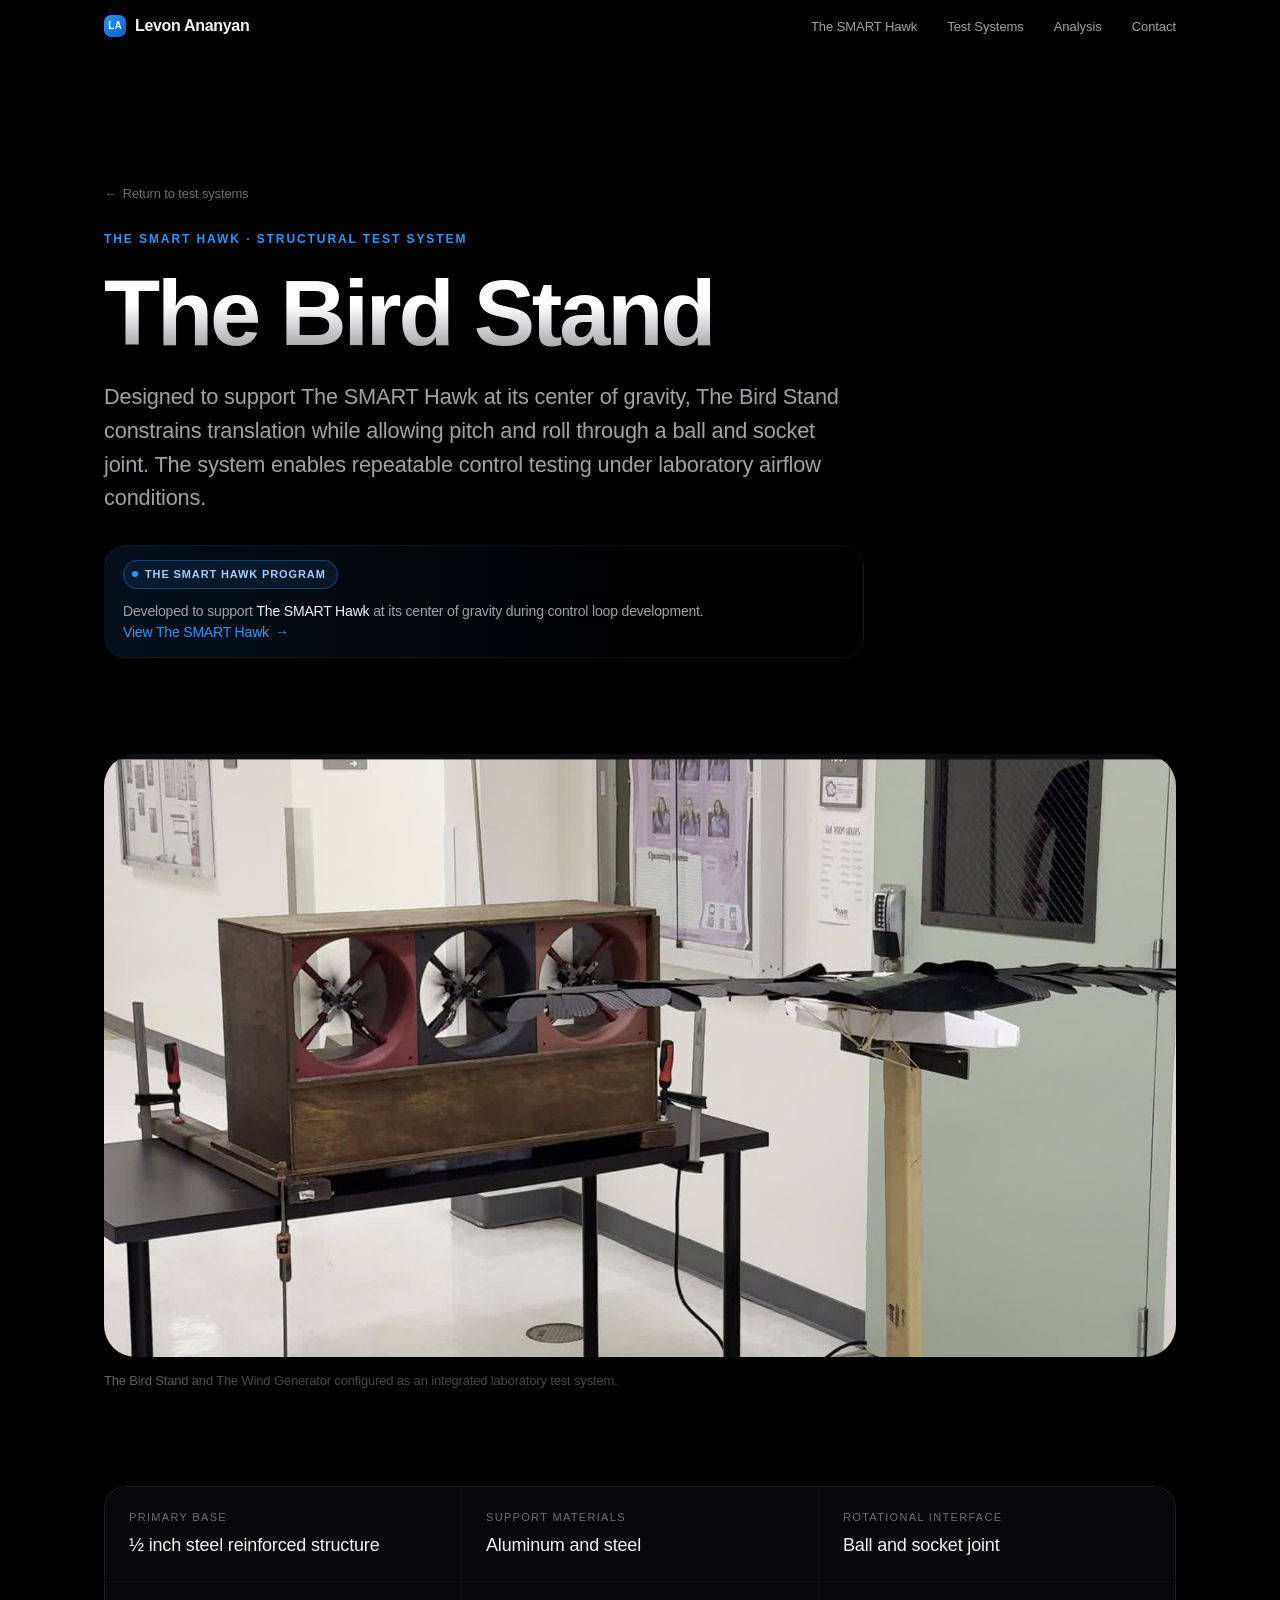
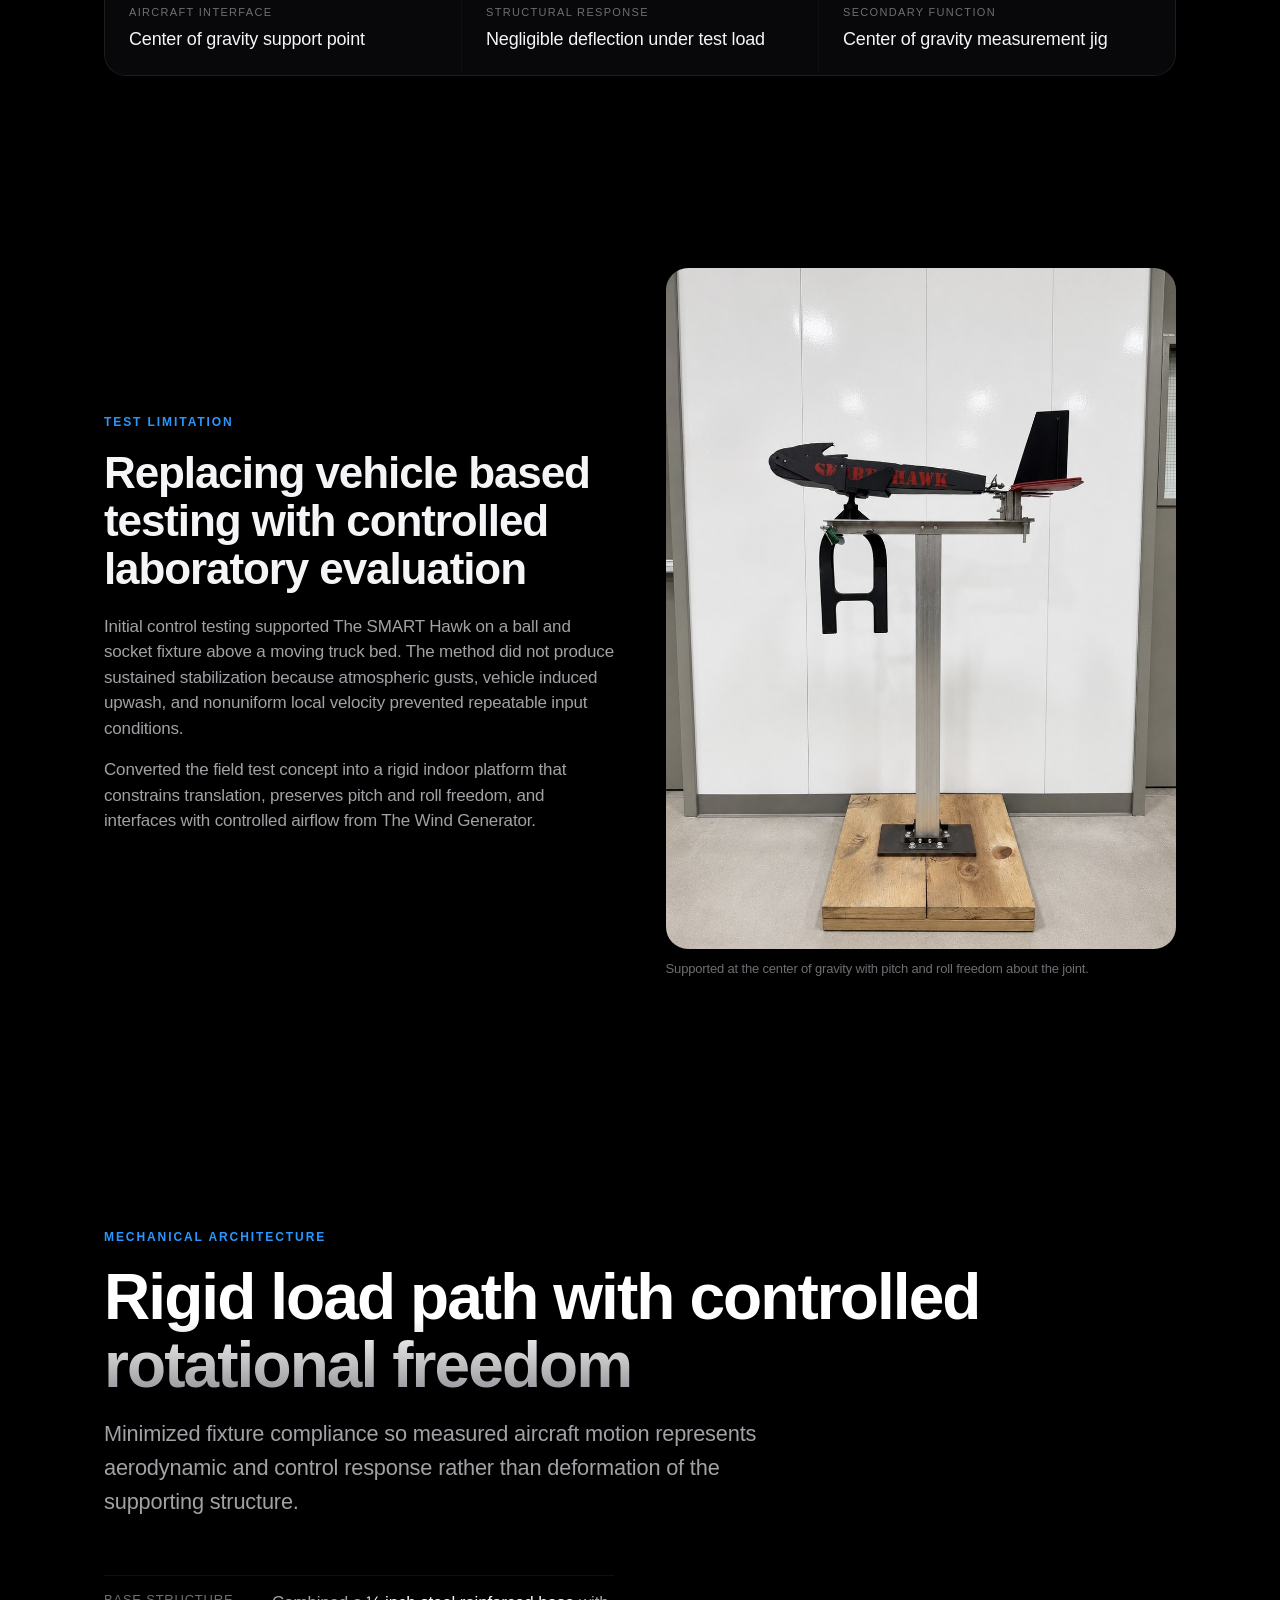
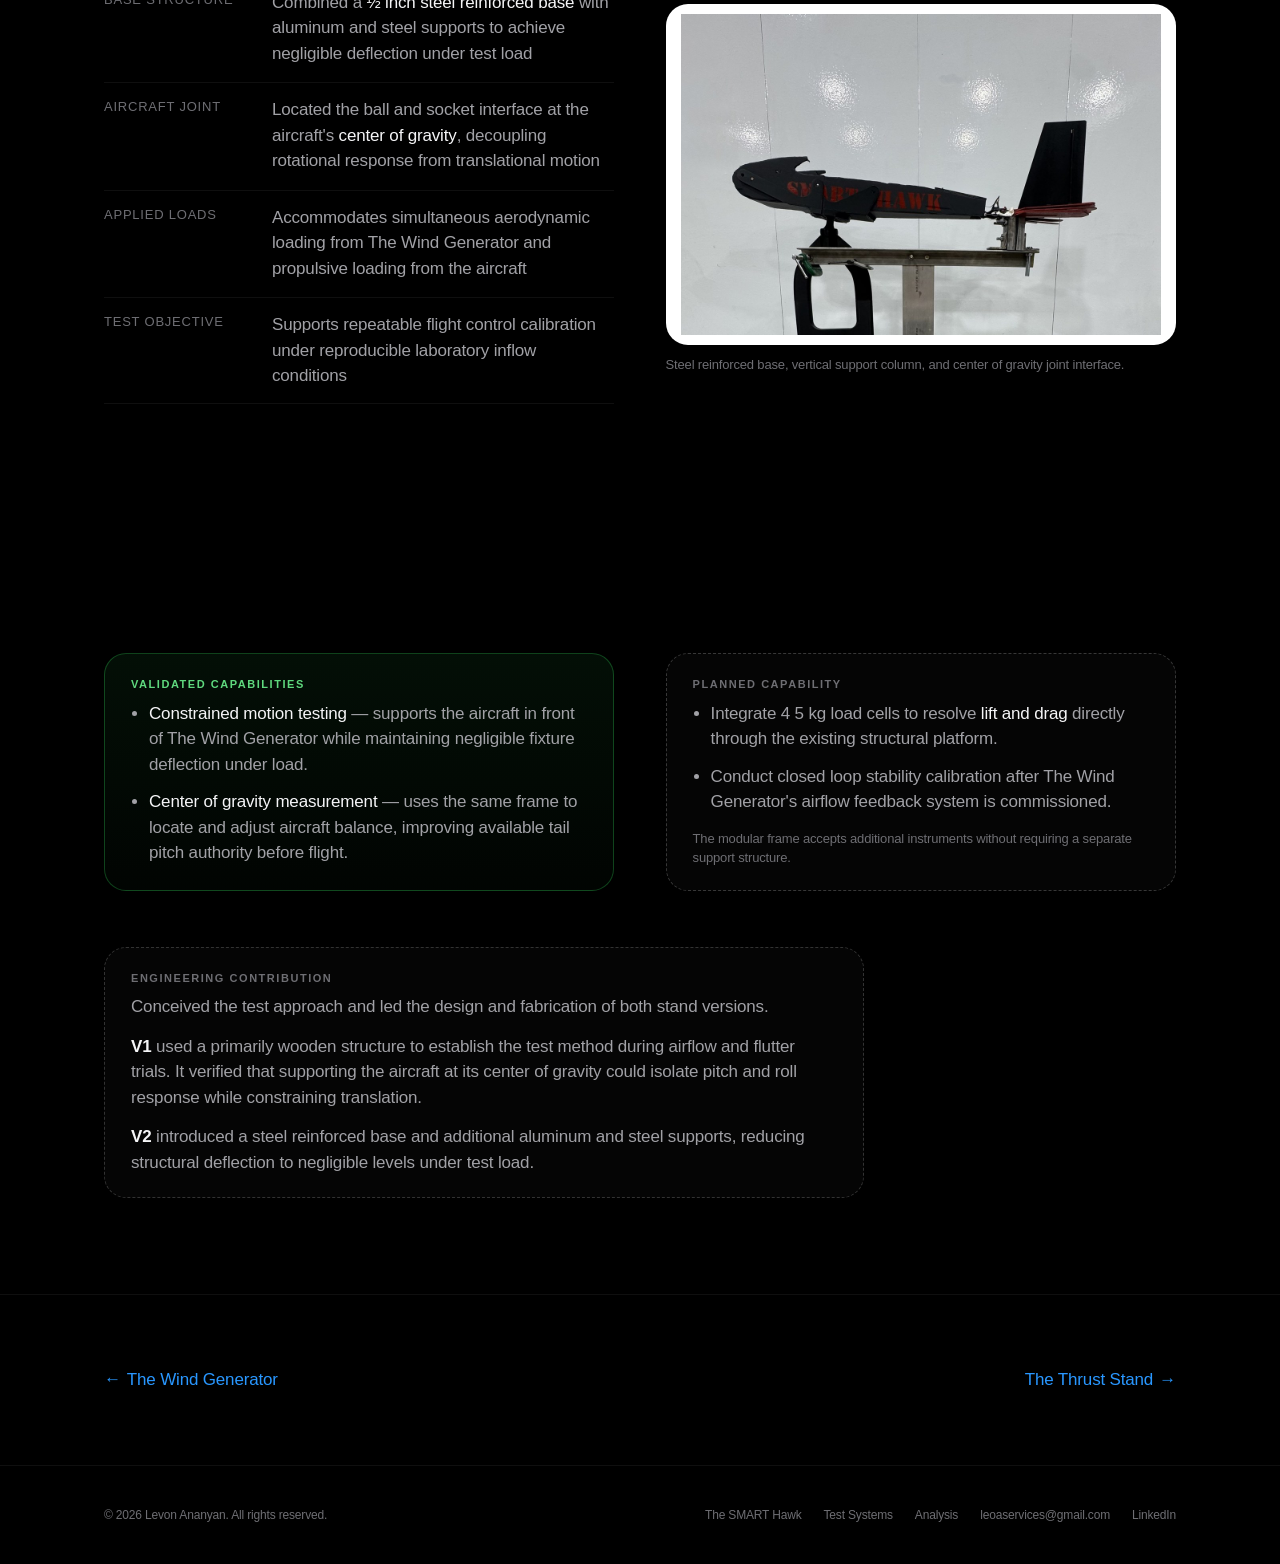
==== projects/bird-stand.html @ ef53c71c "Initial commit: mechanical engineering portfolio site Static site: landing page plus five project pa" ====
<!DOCTYPE html>
<html lang="en">
<head>
<meta charset="utf-8">
<meta name="viewport" content="width=device-width, initial-scale=1">
<title>The Bird Stand — Levon Ananyan</title>
<meta name="description" content="The Bird Stand constrains The SMART Hawk in translation while permitting pitch and roll for repeatable laboratory control system testing.">
<meta name="theme-color" content="#000000">
<link rel="stylesheet" href="../assets/css/style.css">
</head>
<body>
<div class="progress" aria-hidden="true"></div>

<header class="nav is-stuck">
  <div class="nav__inner">
    <a class="nav__brand" href="../index.html">
      <span class="nav__mark">LA</span>
      <span>Levon Ananyan</span>
    </a>
    <nav>
      <ul class="nav__links">
        <li><a href="../index.html#smarthawk">The SMART Hawk</a></li>
        <li><a href="../index.html#program">Test Systems</a></li>
        <li><a href="../index.html#independent">Analysis</a></li>
        <li><a href="../index.html#contact">Contact</a></li>
      </ul>
    </nav>
    <button class="nav__toggle" aria-label="Open navigation menu" aria-expanded="false"><span></span></button>
  </div>
</header>

<main>

<!-- ===================== PAGE HERO ===================== -->
<section class="page-hero">
  <div class="wrap">
    <a class="crumb" href="../index.html#program"><span aria-hidden="true">&larr;</span> Return to test systems</a>
    <p class="eyebrow" data-reveal>The SMART Hawk · Structural test system</p>
    <h1 class="display gradient-text" data-reveal style="--d:80ms">The Bird Stand</h1>
    <p class="lead" data-reveal style="--d:160ms;max-width:760px;margin:20px 0 30px">
      Designed to support The SMART Hawk at its center of gravity, The Bird Stand
      constrains translation while allowing pitch and roll through a ball and socket joint. The
      system enables repeatable control testing under laboratory airflow conditions.
    </p>

    <div class="lineage-bar" data-reveal style="--d:60ms;margin-bottom:26px;max-width:760px">
      <span class="chip chip--program"><span class="chip__dot"></span>The SMART Hawk program</span>
      <span>Developed to support <strong>The SMART Hawk</strong> at its center of gravity during control loop development. &nbsp;<a class="link" href="smarthawk.html" style="font-size:14px">View The SMART Hawk <span class="chev">&#8594;</span></a></span>
    </div>
  </div>
</section>

<!-- ===================== HERO IMAGE ===================== -->
<section class="section section--tight" style="padding-top:0">
  <div class="wrap">
    <figure class="media media--16x9" data-reveal="scale" data-label="The Bird Stand"
            style="border-radius:var(--radius-lg);box-shadow:0 60px 120px -60px #000">
      <img src="../assets/img/bird-stand/hero.jpg" alt="The Bird Stand positioned in front of The Wind Generator" data-parallax="0.08">
    </figure>
    <figcaption class="fig__cap" style="margin-top:14px;max-width:700px">
      The Bird Stand and The Wind Generator configured as an integrated laboratory test system.
    </figcaption>
  </div>
</section>

<!-- ===================== SPECS ===================== -->
<section class="section section--tight" style="padding-top:0">
  <div class="wrap">
    <div class="specs" data-reveal>
      <div class="spec"><div class="spec__k">Primary base</div><div class="spec__v">&frac12; inch steel reinforced structure</div></div>
      <div class="spec"><div class="spec__k">Support materials</div><div class="spec__v">Aluminum and steel</div></div>
      <div class="spec"><div class="spec__k">Rotational interface</div><div class="spec__v">Ball and socket joint</div></div>
      <div class="spec"><div class="spec__k">Aircraft interface</div><div class="spec__v">Center of gravity support point</div></div>
      <div class="spec"><div class="spec__k">Structural response</div><div class="spec__v">Negligible deflection under test load</div></div>
      <div class="spec"><div class="spec__k">Secondary function</div><div class="spec__v">Center of gravity measurement jig</div></div>
    </div>
  </div>
</section>

<!-- ===================== WHY ===================== -->
<section class="section section--tight">
  <div class="wrap">
    <div class="duo">
      <div data-reveal>
        <p class="eyebrow">Test limitation</p>
        <h2 class="h2" style="margin-bottom:20px">Replacing vehicle based testing with controlled laboratory evaluation</h2>
        <p class="body" style="margin-bottom:16px">
          Initial control testing supported The SMART Hawk on a ball and socket fixture above a moving
          truck bed. The method did not produce sustained stabilization because atmospheric gusts,
          vehicle induced upwash, and nonuniform local velocity prevented repeatable input conditions.
        </p>
        <p class="body">
          Converted the field test concept into a rigid indoor platform that constrains translation,
          preserves pitch and roll freedom, and interfaces with controlled airflow from The Wind Generator.
        </p>
      </div>
      <figure class="fig" data-reveal="scale" style="--d:120ms">
        <div class="media media--3x4" data-label="The SMART Hawk mounted on The Bird Stand" style="aspect-ratio:3/4">
          <img src="../assets/img/bird-stand/stand-mounted.jpg" alt="The SMART Hawk fuselage and tail mounted on The Bird Stand">
        </div>
        <figcaption class="fig__cap">Supported at the center of gravity with pitch and roll freedom about the joint.</figcaption>
      </figure>
    </div>
  </div>
</section>

<!-- ===================== HOW IT WORKS ===================== -->
<section class="section" id="design">
  <div class="wrap">
    <p class="eyebrow" data-reveal>Mechanical architecture</p>
    <h2 class="h1 gradient-text" data-reveal style="margin-bottom:18px">Rigid load path with controlled rotational freedom</h2>
    <p class="lead" data-reveal style="max-width:700px;margin-bottom:clamp(36px,5vw,56px)">
      Minimized fixture compliance so measured aircraft motion represents aerodynamic and control
      response rather than deformation of the supporting structure.
    </p>

    <div class="duo">
      <div class="dl" data-reveal>
        <div class="dl__row"><div class="dl__k">Base structure</div><div class="dl__v">Combined a <strong>&frac12; inch steel reinforced base</strong> with aluminum and steel supports to achieve negligible deflection under test load</div></div>
        <div class="dl__row"><div class="dl__k">Aircraft joint</div><div class="dl__v">Located the ball and socket interface at the aircraft's <strong>center of gravity</strong>, decoupling rotational response from translational motion</div></div>
        <div class="dl__row"><div class="dl__k">Applied loads</div><div class="dl__v">Accommodates simultaneous aerodynamic loading from The Wind Generator and propulsive loading from the aircraft</div></div>
        <div class="dl__row"><div class="dl__k">Test objective</div><div class="dl__v">Supports repeatable flight control calibration under reproducible laboratory inflow conditions</div></div>
      </div>
      <figure class="fig" data-reveal="scale" style="--d:120ms">
        <div class="media media--3x2 media--contain media--paper" data-label="The Bird Stand structure">
          <img src="../assets/img/bird-stand/stand-studio.jpg" alt="The Bird Stand with The SMART Hawk mounted">
        </div>
        <figcaption class="fig__cap">Steel reinforced base, vertical support column, and center of gravity joint interface.</figcaption>
      </figure>
    </div>
  </div>
</section>

<!-- ===================== PLATFORM ===================== -->
<section class="section section--tight" id="platform">
  <div class="wrap">
    <div class="duo" style="align-items:stretch">
      <div class="callout callout--proven" data-reveal>
        <div class="callout__k">Validated capabilities</div>
        <ul>
          <li><strong>Constrained motion testing</strong> &mdash; supports the aircraft in front of The Wind Generator while maintaining negligible fixture deflection under load.</li>
          <li><strong>Center of gravity measurement</strong> &mdash; uses the same frame to locate and adjust aircraft balance, improving available tail pitch authority before flight.</li>
        </ul>
      </div>
      <div class="callout callout--open" data-reveal style="--d:120ms">
        <div class="callout__k">Planned capability</div>
        <ul>
          <li>Integrate 4 5&nbsp;kg load cells to resolve <strong>lift and drag</strong> directly through the existing structural platform.</li>
          <li>Conduct closed loop stability calibration after The Wind Generator's airflow feedback system is commissioned.</li>
        </ul>
        <p class="callout__note">The modular frame accepts additional instruments without requiring a separate support structure.</p>
      </div>
    </div>

    <div class="callout" data-reveal style="margin-top:clamp(36px,5vw,56px);max-width:760px">
      <div class="callout__k">Engineering contribution</div>
      <p class="body" style="margin-bottom:14px">
        Conceived the test approach and led the design and fabrication of both stand versions.
      </p>
      <p class="body" style="margin-bottom:14px">
        <strong style="color:var(--text)">V1</strong> used a primarily wooden structure to establish
        the test method during airflow and flutter trials. It verified that supporting the aircraft
        at its center of gravity could isolate pitch and roll response while constraining translation.
      </p>
      <p class="body" style="margin:0">
        <strong style="color:var(--text)">V2</strong> introduced a steel reinforced base and additional
        aluminum and steel supports, reducing structural deflection to negligible levels under test load.
      </p>
    </div>
  </div>
</section>

<!-- ===================== PAGER ===================== -->
<section class="pager">
  <div class="wrap pager__row">
    <a class="link" href="wind-generator.html"><span class="chev" style="transform:rotate(180deg)">&#8594;</span> The Wind Generator</a>
    <a class="link" href="thrust-stand.html">The Thrust Stand <span class="chev">&#8594;</span></a>
  </div>
</section>

</main>

<footer class="footer">
  <div class="wrap footer__inner">
    <span>&copy; <span data-year></span> Levon Ananyan. All rights reserved.</span>
    <nav class="footer__links">
      <a href="../index.html#smarthawk">The SMART Hawk</a>
      <a href="../index.html#program">Test Systems</a>
      <a href="../index.html#independent">Analysis</a>
      <a href="mailto:leoaservices@gmail.com">leoaservices@gmail.com</a>
      <a href="https://www.linkedin.com/in/levon-ananyan-566929194/" target="_blank" rel="noopener">LinkedIn</a>
    </nav>
  </div>
</footer>

<script src="../assets/js/main.js"></script>
</body>
</html>
---- assets/css/style.css ----
/* ==========================================================================
   Levon Ananyan — Engineering Portfolio
   style.css  ·  dark, minimal, motion-forward
   ========================================================================== */

/* ---- Design tokens ------------------------------------------------------ */
:root{
  --bg:            #000000;
  --bg-elev:       #08080a;
  --bg-card:       #0f0f11;
  --bg-card-hi:    #16161a;
  --text:          #f5f5f7;
  --text-dim:      #a1a1a6;
  --text-mute:     #6e6e73;
  --accent:        #2997ff;
  --accent-2:      #5ac8fa;
  --line:          rgba(255,255,255,.10);
  --line-soft:     rgba(255,255,255,.06);

  --radius-sm: 14px;
  --radius:    22px;
  --radius-lg: 32px;

  --maxw:  1120px;
  --maxw-narrow: 780px;
  --nav-h: 52px;

  --ease:      cubic-bezier(.22,.61,.36,1);
  --ease-out:  cubic-bezier(.16,1,.30,1);

  --font: "SF Pro Display","SF Pro Text",-apple-system,BlinkMacSystemFont,"Segoe UI",Inter,Roboto,Helvetica,Arial,sans-serif;
  --mono: ui-monospace,SFMono-Regular,"SF Mono",Menlo,Consolas,monospace;
}

/* ---- Reset -------------------------------------------------------------- */
*,*::before,*::after{box-sizing:border-box;}
html{-webkit-text-size-adjust:100%;scroll-behavior:smooth;}
body{
  margin:0;
  background:var(--bg);
  color:var(--text);
  font-family:var(--font);
  font-size:17px;
  line-height:1.5;
  letter-spacing:-.01em;
  -webkit-font-smoothing:antialiased;
  -moz-osx-font-smoothing:grayscale;
  overflow-x:hidden;
}
img,svg,video{display:block;max-width:100%;}
a{color:inherit;text-decoration:none;}
button{font:inherit;color:inherit;background:none;border:0;cursor:pointer;}
h1,h2,h3,h4,p,figure{margin:0;}
::selection{background:var(--accent);color:#fff;}

/* Custom scrollbar (WebKit) */
::-webkit-scrollbar{width:11px;}
::-webkit-scrollbar-track{background:#000;}
::-webkit-scrollbar-thumb{background:#2a2a2e;border-radius:99px;border:3px solid #000;}
::-webkit-scrollbar-thumb:hover{background:#3d3d43;}

/* ---- Layout helpers ----------------------------------------------------- */
.wrap{width:100%;max-width:var(--maxw);margin-inline:auto;padding-inline:24px;}
.wrap--narrow{max-width:var(--maxw-narrow);}
.section{padding-block:clamp(88px,12vw,160px);position:relative;}
section[id]{scroll-margin-top:calc(var(--nav-h) + 24px);}
.section--tight{padding-block:clamp(56px,8vw,96px);}
.center{text-align:center;}

/* ---- Type scale --------------------------------------------------------- */
.eyebrow{
  font-size:12px;font-weight:600;letter-spacing:.16em;text-transform:uppercase;
  color:var(--accent);margin-bottom:18px;
}
.display{
  font-size:clamp(44px,7.4vw,92px);
  line-height:1.03;font-weight:700;letter-spacing:-.035em;
}
.h1{font-size:clamp(36px,5.4vw,64px);line-height:1.06;font-weight:700;letter-spacing:-.03em;}
.h2{font-size:clamp(28px,3.6vw,44px);line-height:1.1;font-weight:600;letter-spacing:-.025em;}
.h3{font-size:clamp(20px,2.2vw,26px);line-height:1.2;font-weight:600;letter-spacing:-.02em;}
.lead{font-size:clamp(18px,1.7vw,22px);line-height:1.55;color:var(--text-dim);font-weight:400;}
.body{color:var(--text-dim);}
.small{font-size:14px;color:var(--text-mute);}
.gradient-text{
  background:linear-gradient(180deg,#ffffff 0%,#ffffff 42%,#8e8e93 100%);
  -webkit-background-clip:text;background-clip:text;color:transparent;
}

/* ---- Link with arrow (Apple-style) -------------------------------------- */
.link{
  display:inline-flex;align-items:center;gap:6px;
  color:var(--accent);font-size:17px;font-weight:400;
  transition:opacity .3s var(--ease);
}
.link .chev{transition:transform .35s var(--ease-out);display:inline-block;}
.link:hover{text-decoration:underline;text-underline-offset:4px;}
.link:hover .chev{transform:translateX(4px);}

.btn{
  display:inline-flex;align-items:center;gap:8px;
  padding:12px 22px;border-radius:980px;
  background:var(--accent);color:#fff;font-size:16px;font-weight:500;
  transition:transform .3s var(--ease-out),background .3s var(--ease),box-shadow .3s var(--ease);
  box-shadow:0 8px 30px -12px rgba(41,151,255,.9);
}
.btn:hover{background:#1a86f0;transform:translateY(-2px);box-shadow:0 16px 40px -14px rgba(41,151,255,1);}
.btn--ghost{
  background:transparent;color:var(--text);border:1px solid var(--line);box-shadow:none;
}
.btn--ghost:hover{background:rgba(255,255,255,.07);border-color:rgba(255,255,255,.22);}

/* ---- Scroll progress bar ------------------------------------------------ */
.progress{
  position:fixed;top:0;left:0;height:2px;width:100%;transform-origin:0 50%;
  transform:scaleX(0);z-index:120;
  background:linear-gradient(90deg,var(--accent),var(--accent-2));
}

/* ---- Navigation --------------------------------------------------------- */
.nav{
  position:fixed;inset:0 0 auto 0;height:var(--nav-h);z-index:100;
  display:flex;align-items:center;
  background:rgba(10,10,12,0);
  border-bottom:1px solid transparent;
  transition:background .4s var(--ease),border-color .4s var(--ease),backdrop-filter .4s var(--ease);
}
.nav.is-stuck{
  background:rgba(12,12,14,.72);
  -webkit-backdrop-filter:saturate(180%) blur(20px);
  backdrop-filter:saturate(180%) blur(20px);
  border-bottom-color:var(--line-soft);
}
.nav__inner{width:100%;max-width:var(--maxw);margin-inline:auto;padding-inline:24px;
  display:flex;align-items:center;justify-content:space-between;gap:24px;}
.nav__brand{font-size:16px;font-weight:600;letter-spacing:-.02em;display:flex;align-items:center;gap:9px;}
.nav__mark{
  width:22px;height:22px;border-radius:7px;display:grid;place-items:center;
  background:linear-gradient(140deg,var(--accent),#0a5fbf);
  font-size:10px;font-weight:700;letter-spacing:.02em;color:#fff;
}
.nav__links{display:flex;align-items:center;gap:30px;list-style:none;margin:0;padding:0;}
.nav__links a{
  font-size:13px;color:var(--text-dim);letter-spacing:-.005em;
  transition:color .25s var(--ease);position:relative;
}
.nav__links a::after{
  content:"";position:absolute;left:0;right:0;bottom:-6px;height:1px;
  background:var(--text);transform:scaleX(0);transform-origin:0 50%;
  transition:transform .35s var(--ease-out);
}
.nav__links a:hover{color:var(--text);}
.nav__links a:hover::after,
.nav__links a.is-active::after{transform:scaleX(1);}
.nav__links a.is-active{color:var(--text);}
.nav__toggle{display:none;width:28px;height:28px;place-items:center;}
.nav__toggle span{display:block;width:18px;height:1.5px;background:var(--text);position:relative;transition:.3s var(--ease);}
.nav__toggle span::before,.nav__toggle span::after{
  content:"";position:absolute;left:0;width:18px;height:1.5px;background:var(--text);transition:.3s var(--ease);}
.nav__toggle span::before{top:-6px;}
.nav__toggle span::after{top:6px;}
.nav.is-open .nav__toggle span{background:transparent;}
.nav.is-open .nav__toggle span::before{top:0;transform:rotate(45deg);}
.nav.is-open .nav__toggle span::after{top:0;transform:rotate(-45deg);}

/* ---- Media / image placeholder ------------------------------------------ */
.media{
  position:relative;overflow:hidden;border-radius:var(--radius);
  background:var(--bg-card);isolation:isolate;
}
.media img{width:100%;height:100%;object-fit:cover;
  transition:transform 1s var(--ease-out),opacity .8s var(--ease);}
.media--1x1{aspect-ratio:1/1;}
.media--4x3{aspect-ratio:4/3;}
.media--3x2{aspect-ratio:3/2;}
.media--16x9{aspect-ratio:16/9;}
.media--21x9{aspect-ratio:21/9;}
.media--4x5{aspect-ratio:4/5;}

/* Placeholder state: shown until a real image file exists */
.media.is-empty img{display:none;}
.media.is-empty{
  background:
    radial-gradient(120% 90% at 50% 0%,rgba(41,151,255,.16),transparent 62%),
    linear-gradient(160deg,#15151a 0%,#0b0b0e 60%,#0a0a0c 100%);
  border:1px solid var(--line-soft);
}
.media.is-empty::before{
  content:"";position:absolute;inset:0;opacity:.5;
  background-image:linear-gradient(rgba(255,255,255,.045) 1px,transparent 1px),
                   linear-gradient(90deg,rgba(255,255,255,.045) 1px,transparent 1px);
  background-size:44px 44px;
  -webkit-mask-image:radial-gradient(80% 70% at 50% 45%,#000 30%,transparent 100%);
  mask-image:radial-gradient(80% 70% at 50% 45%,#000 30%,transparent 100%);
}
.media.is-empty::after{
  content:attr(data-label);
  position:absolute;inset:0;display:grid;place-items:center;
  padding:24px;text-align:center;
  font-size:12px;font-weight:600;letter-spacing:.14em;text-transform:uppercase;
  color:rgba(245,245,247,.42);
}

/* ---- Hero --------------------------------------------------------------- */
.hero{
  position:relative;min-height:100svh;display:flex;align-items:center;
  padding-block:calc(var(--nav-h) + 60px) 120px;overflow:hidden;
}
.hero__glow{
  position:absolute;top:-28%;left:50%;translate:-50% 0;
  width:min(1200px,130vw);aspect-ratio:1;pointer-events:none;z-index:0;
  background:radial-gradient(circle at 50% 50%,rgba(41,151,255,.20),rgba(41,151,255,.05) 38%,transparent 66%);
  filter:blur(20px);
  animation:drift 16s var(--ease) infinite alternate;
}
@keyframes drift{
  from{transform:translate(-2%,-2%) scale(1);}
  to  {transform:translate(3%,3%)  scale(1.10);}
}
.hero__grid{
  position:relative;z-index:1;
  display:grid;grid-template-columns:minmax(0,.85fr) minmax(0,1.15fr);
  gap:clamp(32px,6vw,80px);align-items:center;
}
.hero__portrait{max-width:420px;width:100%;}
.hero__portrait .media{
  border-radius:var(--radius-lg);
  box-shadow:0 40px 90px -40px rgba(0,0,0,.9),0 0 0 1px var(--line-soft);
}
.hero__name{margin-bottom:20px;}
.hero__role{
  display:inline-flex;align-items:center;gap:9px;margin-bottom:26px;
  padding:6px 14px;border-radius:980px;border:1px solid var(--line);
  background:rgba(255,255,255,.04);
  font-size:13px;color:var(--text-dim);letter-spacing:.01em;
}
.hero__role .dot{width:6px;height:6px;border-radius:50%;background:#30d158;
  box-shadow:0 0 0 4px rgba(48,209,88,.16);}
.hero__actions{display:flex;flex-wrap:wrap;gap:14px;margin-top:34px;}
.scroll-cue{
  position:absolute;left:50%;bottom:30px;translate:-50% 0;z-index:2;
  display:flex;flex-direction:column;align-items:center;gap:8px;
  font-size:11px;letter-spacing:.18em;text-transform:uppercase;color:var(--text-mute);
}
.scroll-cue__line{width:1px;height:38px;background:linear-gradient(180deg,var(--text-mute),transparent);
  animation:cue 2.2s var(--ease) infinite;}
@keyframes cue{0%{opacity:.15;transform:scaleY(.3);transform-origin:top;}
  50%{opacity:1;transform:scaleY(1);transform-origin:top;}
  100%{opacity:.15;transform:scaleY(.3);transform-origin:bottom;}}

/* ---- Featured (Bird) ---------------------------------------------------- */
.featured{position:relative;}
.featured__media{
  position:relative;border-radius:var(--radius-lg);overflow:hidden;
  box-shadow:0 60px 120px -60px rgba(0,0,0,1),0 0 0 1px var(--line-soft);
}
.featured__media .media{border-radius:0;}
.featured__media::before{
  content:"";position:absolute;inset:0;z-index:1;pointer-events:none;
  background:linear-gradient(180deg,rgba(0,0,0,.34),rgba(0,0,0,0) 42%);
}
.featured__overlay{z-index:2;}
.featured__overlay{
  position:absolute;inset:auto 0 0 0;padding:clamp(24px,4vw,52px);
  background:linear-gradient(0deg,rgba(0,0,0,.92) 0%,rgba(0,0,0,.80) 20%,rgba(0,0,0,.40) 46%,rgba(0,0,0,.10) 68%,transparent 88%);
  display:flex;flex-wrap:wrap;align-items:flex-end;justify-content:space-between;gap:20px;
}
.featured__copy{max-width:640px;}
.badge{
  display:inline-block;padding:5px 12px;border-radius:980px;margin-bottom:16px;
  background:var(--accent);color:#fff;
  font-size:11px;font-weight:600;letter-spacing:.12em;text-transform:uppercase;
}
.parallax{will-change:transform;}

/* ---- Project grid ------------------------------------------------------- */
.grid-projects{
  display:grid;grid-template-columns:repeat(2,minmax(0,1fr));
  gap:clamp(18px,2.4vw,28px);
}
.card{
  position:relative;display:flex;flex-direction:column;
  background:linear-gradient(180deg,var(--bg-card-hi),var(--bg-card));
  border:1px solid var(--line-soft);border-radius:var(--radius-lg);
  overflow:hidden;isolation:isolate;
  transition:transform .5s var(--ease-out),border-color .5s var(--ease),box-shadow .5s var(--ease);
}
.card::after{ /* cursor-follow sheen */
  content:"";position:absolute;inset:0;pointer-events:none;opacity:0;z-index:2;
  background:radial-gradient(340px circle at var(--mx,50%) var(--my,50%),rgba(255,255,255,.07),transparent 62%);
  transition:opacity .4s var(--ease);
}
.card:hover{transform:translateY(-6px);border-color:rgba(255,255,255,.16);
  box-shadow:0 40px 70px -40px rgba(0,0,0,.95);}
.card:hover::after{opacity:1;}
.card:hover .media img{transform:scale(1.05);}
.card__media .media{border-radius:0;}
.card__body{padding:clamp(22px,2.6vw,32px);display:flex;flex-direction:column;gap:12px;flex:1;}
.card__meta{
  font-size:11px;font-weight:600;letter-spacing:.14em;text-transform:uppercase;color:var(--text-mute);
}
.card__body .link{margin-top:auto;padding-top:8px;}

/* ---- Split section (Manufacturing / About) ------------------------------ */
.split{
  display:grid;grid-template-columns:repeat(2,minmax(0,1fr));
  gap:clamp(28px,5vw,72px);align-items:center;
}
.split--reverse .split__media{order:2;}

/* ---- Stat row ----------------------------------------------------------- */
.stats{display:grid;grid-template-columns:repeat(4,minmax(0,1fr));gap:20px;
  border-top:1px solid var(--line-soft);padding-top:34px;margin-top:34px;}
.stat__n{font-size:clamp(26px,3vw,38px);font-weight:600;letter-spacing:-.03em;}
.stat__l{font-size:12px;letter-spacing:.1em;text-transform:uppercase;color:var(--text-mute);margin-top:4px;}

/* ---- Contact ------------------------------------------------------------ */
.contact{
  border-radius:var(--radius-lg);padding:clamp(40px,6vw,80px);text-align:center;
  background:radial-gradient(120% 140% at 50% 0%,rgba(41,151,255,.16),transparent 60%),
             linear-gradient(180deg,#111114,#08080a);
  border:1px solid var(--line-soft);
}

/* ---- Footer ------------------------------------------------------------- */
.footer{border-top:1px solid var(--line-soft);padding-block:40px;color:var(--text-mute);font-size:12px;}
.footer__inner{display:flex;flex-wrap:wrap;gap:16px;justify-content:space-between;align-items:center;}
.footer a{color:var(--text-mute);transition:color .25s var(--ease);}
.footer a:hover{color:var(--text);}
.footer__links{display:flex;gap:22px;flex-wrap:wrap;}

/* ---- Detail pages ------------------------------------------------------- */
.page-hero{padding-block:calc(var(--nav-h) + clamp(70px,10vw,130px)) clamp(40px,6vw,70px);position:relative;}
.crumb{display:inline-flex;align-items:center;gap:6px;color:var(--text-mute);font-size:13px;margin-bottom:26px;
  transition:color .25s var(--ease);}
.crumb:hover{color:var(--text);}
.specs{
  display:grid;grid-template-columns:repeat(auto-fit,minmax(280px,1fr));gap:1px;
  background:var(--line-soft);border:1px solid var(--line-soft);border-radius:var(--radius);overflow:hidden;
}
.spec{background:var(--bg-elev);padding:22px 24px;}
.spec__k{font-size:11px;letter-spacing:.12em;text-transform:uppercase;color:var(--text-mute);}
.spec__v{font-size:18px;font-weight:500;margin-top:6px;}
.gallery{display:grid;grid-template-columns:repeat(auto-fit,minmax(280px,1fr));gap:clamp(14px,2vw,22px);}
.prose{max-width:var(--maxw-narrow);}
.prose p{color:var(--text-dim);margin-bottom:18px;}
.prose h3{margin:38px 0 14px;}
.prose ul{color:var(--text-dim);padding-left:20px;margin:0 0 18px;}
.prose li{margin-bottom:8px;}

/* Evolution timeline */
.timeline{position:relative;display:grid;gap:clamp(40px,6vw,84px);}
.timeline::before{
  content:"";position:absolute;left:0;top:0;bottom:0;width:1px;
  background:linear-gradient(180deg,transparent,var(--line) 8%,var(--line) 92%,transparent);
}
.tl-item{position:relative;padding-left:clamp(28px,4vw,56px);}
.tl-item::before{
  content:"";position:absolute;left:-4px;top:10px;width:9px;height:9px;border-radius:50%;
  background:var(--accent);box-shadow:0 0 0 5px rgba(41,151,255,.16);
}
.tl-item__stage{font-size:11px;font-weight:600;letter-spacing:.14em;text-transform:uppercase;color:var(--accent);}
.tl-item__grid{display:grid;grid-template-columns:minmax(0,1fr) minmax(0,1fr);
  gap:clamp(20px,3vw,40px);align-items:center;margin-top:16px;}

/* Next-project pager */
.pager{border-top:1px solid var(--line-soft);padding-block:clamp(40px,6vw,72px);}
.pager__row{display:flex;flex-wrap:wrap;justify-content:space-between;align-items:center;gap:18px;}

/* ---- Scroll reveal ------------------------------------------------------ */
[data-reveal]{
  opacity:0;transform:translateY(26px);
  transition:opacity .9s var(--ease-out),transform .9s var(--ease-out);
  transition-delay:var(--d,0ms);
}
[data-reveal].is-in{opacity:1;transform:none;}
[data-reveal="scale"]{transform:scale(.965);}
[data-reveal="scale"].is-in{transform:none;}
[data-reveal="left"]{transform:translateX(-28px);}
[data-reveal="right"]{transform:translateX(28px);}
[data-reveal="left"].is-in,[data-reveal="right"].is-in{transform:none;}

/* ---- Responsive --------------------------------------------------------- */
@media (max-width:1024px), (max-height:760px){
  /* hero content gets tall — the scroll cue would collide with the stat row */
  .scroll-cue{display:none;}
}
@media (max-width:900px){
  .hero{min-height:0;padding-block:calc(var(--nav-h) + 48px) 80px;}
  .hero__grid{grid-template-columns:1fr;text-align:left;}
  .hero__portrait{max-width:280px;}
  .grid-projects{grid-template-columns:1fr;}
  .split{grid-template-columns:1fr;}
  .split--reverse .split__media{order:0;}
  .stats{grid-template-columns:repeat(2,1fr);row-gap:26px;}
  .tl-item__grid{grid-template-columns:1fr;}
  .nav__links{
    position:fixed;inset:var(--nav-h) 0 auto 0;flex-direction:column;align-items:stretch;gap:0;
    background:rgba(12,12,14,.94);
    -webkit-backdrop-filter:blur(20px);backdrop-filter:blur(20px);
    border-bottom:1px solid var(--line-soft);
    padding:8px 24px 20px;
    opacity:0;visibility:hidden;transform:translateY(-8px);
    transition:opacity .3s var(--ease),transform .3s var(--ease),visibility .3s;
  }
  .nav__links a{padding:14px 0;font-size:16px;border-bottom:1px solid var(--line-soft);}
  .nav__links a::after{display:none;}
  .nav.is-open .nav__links{opacity:1;visibility:visible;transform:none;}
  .nav.is-open{background:rgba(12,12,14,.92);-webkit-backdrop-filter:blur(20px);backdrop-filter:blur(20px);}
  .nav__toggle{display:grid;}
}
@media (max-width:760px){
  /* On narrow screens the 21:9 banner is too short to hold the caption:
     drop the caption out of the image and stack it underneath. */
  .featured__media{box-shadow:none;overflow:visible;}
  .featured__media .media{border-radius:var(--radius-lg);}
  .featured__overlay{
    position:static;padding:26px 4px 0;background:none;
    flex-direction:column;align-items:flex-start;
  }
  .featured__copy{max-width:none;}
}
@media (max-width:560px){
  .stats{grid-template-columns:1fr 1fr;}
}

/* ---- Reduced motion ----------------------------------------------------- */
@media (prefers-reduced-motion:reduce){
  html{scroll-behavior:auto;}
  *,*::before,*::after{animation-duration:.001ms !important;animation-iteration-count:1 !important;
    transition-duration:.001ms !important;}
  [data-reveal]{opacity:1 !important;transform:none !important;}
}

/* ==========================================================================
   Program / lineage — SmartHawk and the projects that came out of it
   ========================================================================== */

/* Small pill used to label a project's lineage */
.chip{
  display:inline-flex;align-items:center;gap:7px;
  padding:5px 11px 5px 8px;border-radius:980px;
  font-size:11px;font-weight:600;letter-spacing:.08em;text-transform:uppercase;
  border:1px solid var(--line);background:rgba(255,255,255,.04);color:var(--text-dim);
  transition:border-color .3s var(--ease),color .3s var(--ease),background .3s var(--ease);
}
.chip__dot{width:6px;height:6px;border-radius:50%;background:var(--accent);flex:none;}
.chip--program{border-color:rgba(41,151,255,.34);background:rgba(41,151,255,.10);color:#9fd0ff;}
.chip--solo{border-color:rgba(255,255,255,.16);background:rgba(255,255,255,.05);color:var(--text-dim);}
.chip--solo .chip__dot{background:var(--text-mute);}
a.chip:hover{border-color:rgba(41,151,255,.6);color:#cfe7ff;}
.card__body .chip{align-self:flex-start;}

/* The branching diagram between SmartHawk and projects 01–03 */
.lineage{
  position:relative;width:100%;height:clamp(56px,7vw,96px);
  margin-bottom:0;pointer-events:none;
}
.lineage svg{width:100%;height:100%;display:block;overflow:visible;}
.lineage path{
  fill:none;stroke:url(#lineageGrad);stroke-width:1.25;
  vector-effect:non-scaling-stroke;
  stroke-dasharray:1;stroke-dashoffset:1;
  transition:stroke-dashoffset 1.6s var(--ease-out);
}
.lineage.is-in path{stroke-dashoffset:0;}
.lineage path:nth-of-type(2){transition-delay:.10s;}
.lineage path:nth-of-type(3){transition-delay:.20s;}
.lineage path:nth-of-type(4){transition-delay:.30s;}
.lineage__node{
  position:absolute;top:-5px;left:50%;translate:-50% 0;
  width:9px;height:9px;border-radius:50%;background:var(--accent);
  box-shadow:0 0 0 5px rgba(41,151,255,.16);
  opacity:0;transform:scale(.4);
  transition:opacity .5s var(--ease),transform .5s var(--ease-out);
}
.lineage.is-in .lineage__node{opacity:1;transform:scale(1);}

/* Three-up grid for the program projects */
.grid-3{
  display:grid;grid-template-columns:repeat(3,minmax(0,1fr));
  gap:clamp(16px,2vw,24px);
}
.grid-3 .card__body{padding:clamp(20px,2.2vw,26px);}
.grid-3 .h3{font-size:clamp(19px,1.6vw,22px);}

/* Wide, visually separate card for the independent project */
.card--wide{
  display:grid;grid-template-columns:minmax(0,1.05fr) minmax(0,1fr);
  align-items:stretch;border-style:dashed;border-color:rgba(255,255,255,.14);
}
.card--wide .card__media{height:100%;}
.card--wide .card__media .media{height:100%;min-height:280px;}
.card--wide .card__body{justify-content:center;padding:clamp(28px,3.4vw,48px);gap:14px;}

/* Divider that separates the program from independent work */
.rule{
  height:1px;border:0;margin:0;
  background:linear-gradient(90deg,transparent,var(--line) 18%,var(--line) 82%,transparent);
}

/* "Part of" strip at the top of a program project page */
.lineage-bar{
  display:flex;flex-wrap:wrap;align-items:center;gap:12px;
  padding:14px 18px;border:1px solid var(--line-soft);border-radius:var(--radius);
  background:linear-gradient(90deg,rgba(41,151,255,.10),rgba(41,151,255,0) 70%);
  font-size:14px;color:var(--text-dim);
}
.lineage-bar strong{color:var(--text);font-weight:500;}

@media (max-width:900px){
  .grid-3{grid-template-columns:1fr;}
  .card--wide{grid-template-columns:1fr;}
  .card--wide .card__media .media{min-height:0;aspect-ratio:3/2;}
  .lineage{display:none;}
}

/* ==========================================================================
   Project-page content blocks (figures, captions, KPIs, callouts)
   ========================================================================== */

/* Diagrams and product shots that must not be cropped */
.media--contain img{object-fit:contain;}
.media--paper{background:#fff;}
.media--paper img{padding:10px;}

/* Figure + caption */
.fig{display:flex;flex-direction:column;gap:10px;}
.fig__cap{font-size:13px;line-height:1.5;color:var(--text-mute);}
.fig__cap b{color:var(--text-dim);font-weight:500;}

.figpair{display:grid;grid-template-columns:repeat(2,minmax(0,1fr));gap:clamp(16px,2.4vw,28px);}
.figtrio{display:grid;grid-template-columns:repeat(3,minmax(0,1fr));gap:clamp(14px,2vw,22px);}

/* Big-number result callouts */
.kpis{display:grid;grid-template-columns:repeat(auto-fit,minmax(190px,1fr));gap:clamp(16px,2vw,24px);}
.kpi{
  padding:24px 26px;border:1px solid var(--line-soft);border-radius:var(--radius);
  background:linear-gradient(180deg,var(--bg-card-hi),var(--bg-card));
}
.kpi__n{font-size:clamp(28px,3.2vw,40px);font-weight:600;letter-spacing:-.03em;color:var(--accent-2);}
.kpi__l{font-size:14px;color:var(--text-dim);margin-top:8px;line-height:1.45;}

/* Two-column feature row inside a project page */
.duo{display:grid;grid-template-columns:repeat(2,minmax(0,1fr));gap:clamp(28px,4vw,56px);align-items:center;}

/* Bordered note */
.callout{
  border:1px dashed rgba(255,255,255,.18);border-radius:var(--radius);
  padding:22px 26px;background:rgba(255,255,255,.02);
}
.callout__k{font-size:11px;font-weight:600;letter-spacing:.14em;text-transform:uppercase;color:var(--text-mute);margin-bottom:8px;}

/* Definition-style list for subsystem breakdowns */
.dl{display:grid;gap:2px;}
.dl__row{display:grid;grid-template-columns:150px minmax(0,1fr);gap:18px;padding:14px 0;border-top:1px solid var(--line-soft);}
.dl__row:last-child{border-bottom:1px solid var(--line-soft);}
.dl__k{font-size:13px;letter-spacing:.06em;text-transform:uppercase;color:var(--text-mute);}
.dl__v{color:var(--text-dim);}
.dl__v strong{color:var(--text);font-weight:500;}

@media (max-width:820px){
  .figpair,.figtrio,.duo{grid-template-columns:1fr;}
  .dl__row{grid-template-columns:1fr;gap:4px;}
}

/* ==========================================================================
   Video + evidence ledger
   ========================================================================== */
.videobox{
  position:relative;border-radius:var(--radius-lg);overflow:hidden;
  background:#000;border:1px solid var(--line-soft);
  box-shadow:0 60px 120px -60px #000;
}
.videobox video{display:block;width:100%;height:auto;}

/* Two-column "what is proven / what is not" ledger */
.callout--proven{
  border-style:solid;border-color:rgba(48,209,88,.30);
  background:linear-gradient(180deg,rgba(48,209,88,.07),rgba(48,209,88,.02));
}
.callout--proven .callout__k{color:#5fd97e;}
.callout--open{border-style:dashed;border-color:rgba(255,255,255,.20);}
.callout ul{margin:0;padding-left:18px;color:var(--text-dim);}
.callout li{margin-bottom:12px;}
.callout li:last-child{margin-bottom:0;}
.callout li strong{color:var(--text);font-weight:500;}
.callout__note{font-size:13px;color:var(--text-mute);margin-top:14px;}

/* ==========================================================================
   Data table
   ========================================================================== */
.tablewrap{overflow-x:auto;border:1px solid var(--line-soft);border-radius:var(--radius);}
table.data{width:100%;border-collapse:collapse;font-size:15px;min-width:520px;}
table.data th,table.data td{padding:12px 18px;text-align:right;white-space:nowrap;}
table.data th:first-child,table.data td:first-child{text-align:left;}
table.data thead th{
  font-size:11px;letter-spacing:.12em;text-transform:uppercase;color:var(--text-mute);
  font-weight:600;background:var(--bg-card);border-bottom:1px solid var(--line-soft);
}
table.data tbody td{color:var(--text-dim);border-bottom:1px solid var(--line-soft);font-variant-numeric:tabular-nums;}
table.data tbody tr:last-child td{border-bottom:0;}
table.data tbody tr:hover td{background:rgba(255,255,255,.03);color:var(--text);}
table.data td.num{font-family:var(--mono);font-size:14px;}
table.data td.flag{color:#ffb340;}

/* ==========================================================================
   Circular hero portrait
   ========================================================================== */
.portrait{position:relative;margin:0;aspect-ratio:1/1;width:100%;}
.portrait::before{                 /* soft halo so the disc sits in the dark page */
  content:"";position:absolute;inset:-12%;border-radius:50%;pointer-events:none;
  background:radial-gradient(circle at 50% 45%,rgba(41,151,255,.20),rgba(41,151,255,0) 62%);
  filter:blur(26px);
}
.portrait picture{display:block;width:100%;height:100%;}
.portrait img{
  position:relative;display:block;width:100%;height:100%;object-fit:cover;
  border-radius:50%;
  box-shadow:0 40px 90px -40px rgba(0,0,0,.95), 0 0 0 1px rgba(255,255,255,.10);
  transition:transform .8s var(--ease-out);
}
.portrait:hover img{transform:scale(1.02);}

/* ==========================================================================
   Mobile fixes
   ========================================================================== */

/* The scroll-reveal start state translated elements 28px sideways, which pushed
   the page wider than the viewport on phones before they animated in. Reveal
   vertically instead at small sizes, and clip any decorative overhang. */
html{overflow-x:clip;}
@media (max-width:820px){
  [data-reveal="left"],[data-reveal="right"]{transform:translateY(22px);}
  [data-reveal="left"].is-in,[data-reveal="right"].is-in{transform:none;}
}

/* Touch targets: 12–13px links were only ~18px tall. */
@media (max-width:820px){
  .footer__inner{gap:10px;}
  .footer__links{gap:2px 22px;}
  .footer__links a,
  .crumb,
  .link{display:inline-flex;align-items:center;min-height:40px;}
  .card__body .link{min-height:36px;}
  .nav__links a{min-height:44px;display:flex;align-items:center;}
  .nav__brand{min-height:44px;}
  .nav__toggle{width:44px;height:44px;margin-right:-10px;}
  .chip{min-height:30px;}
}
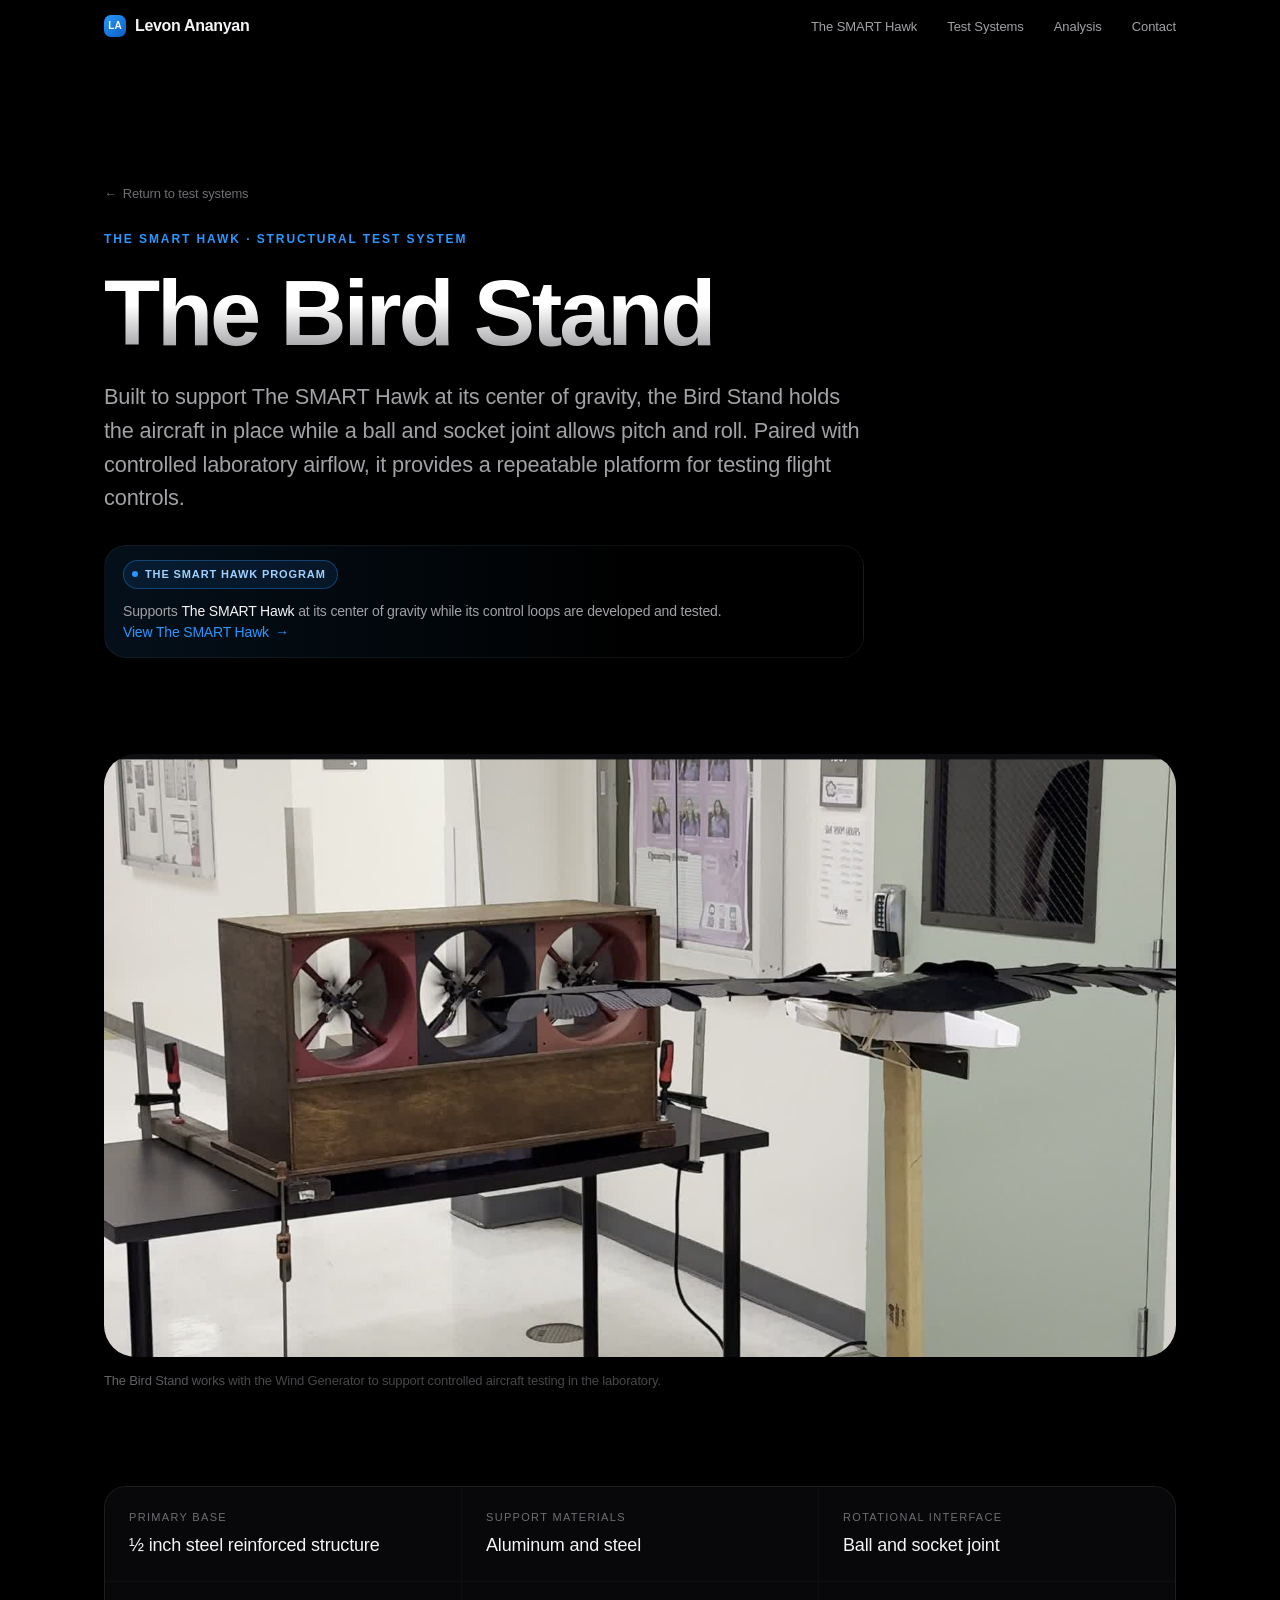
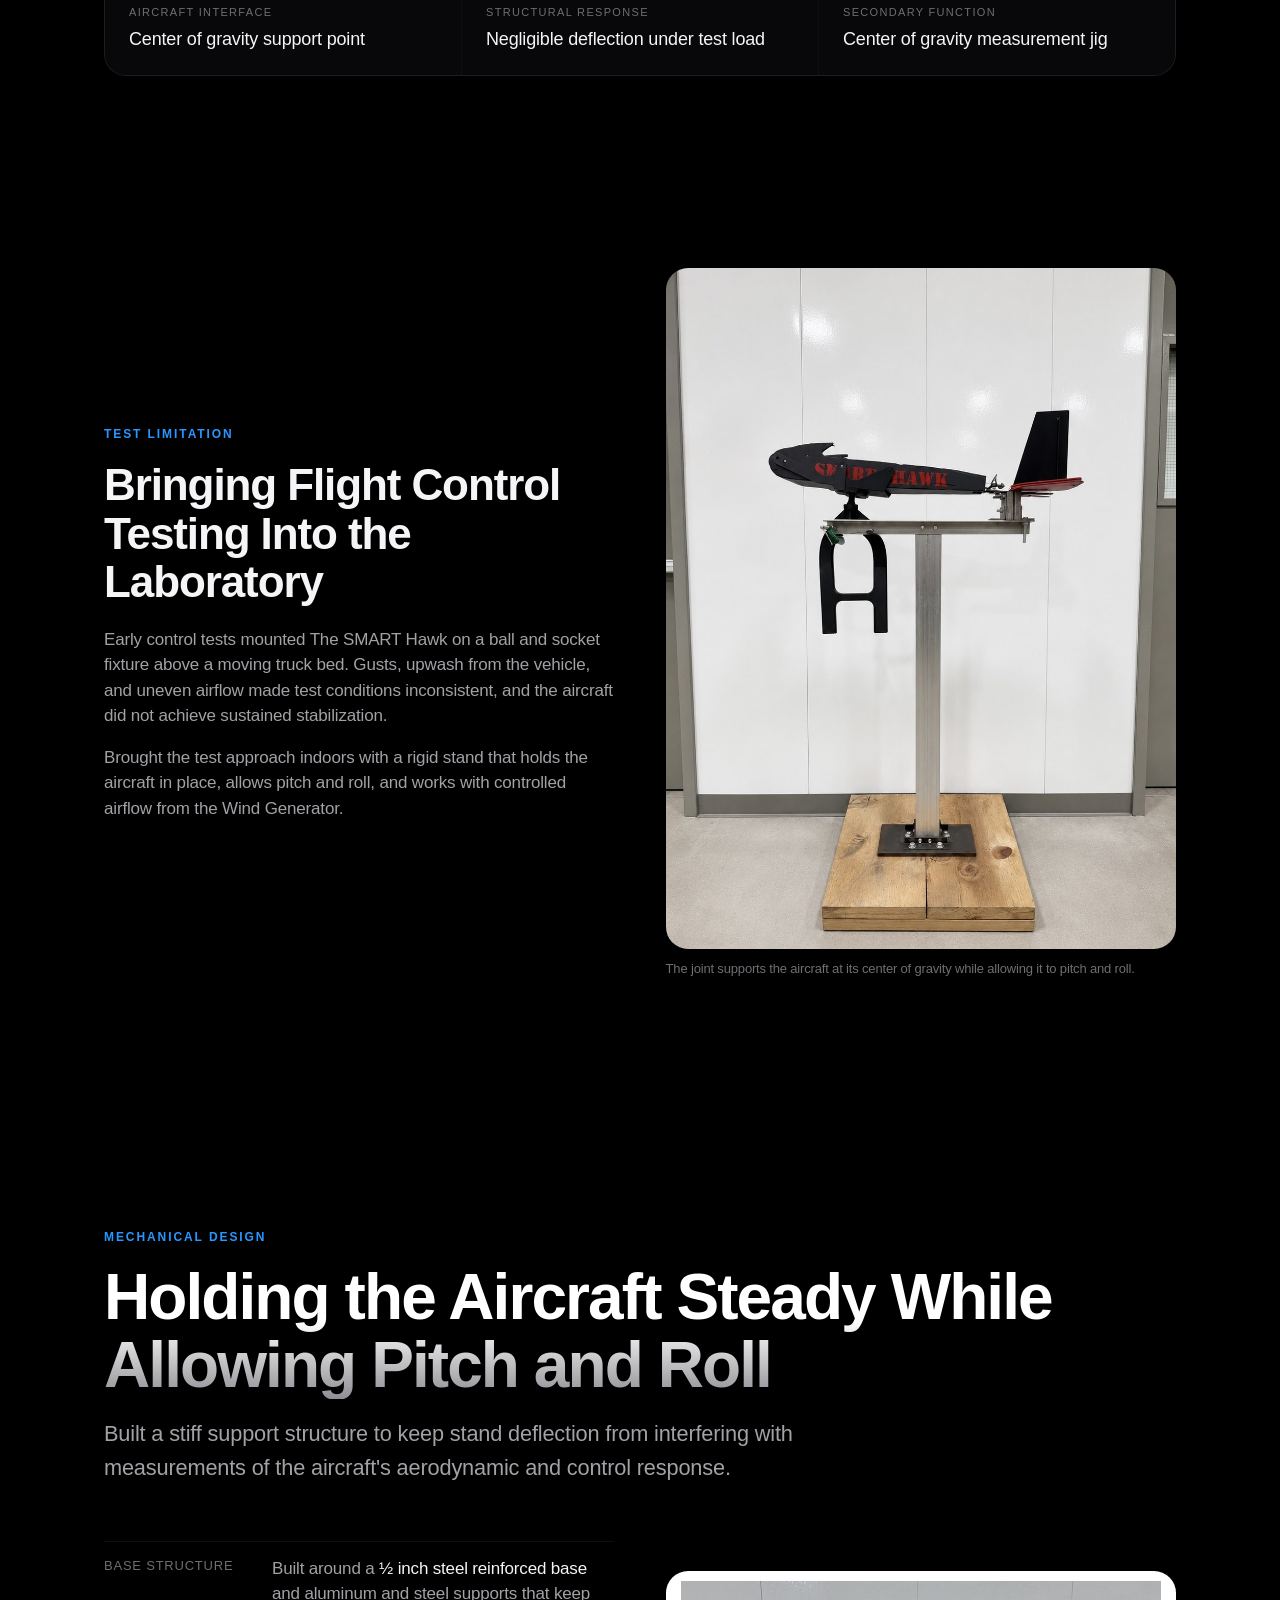
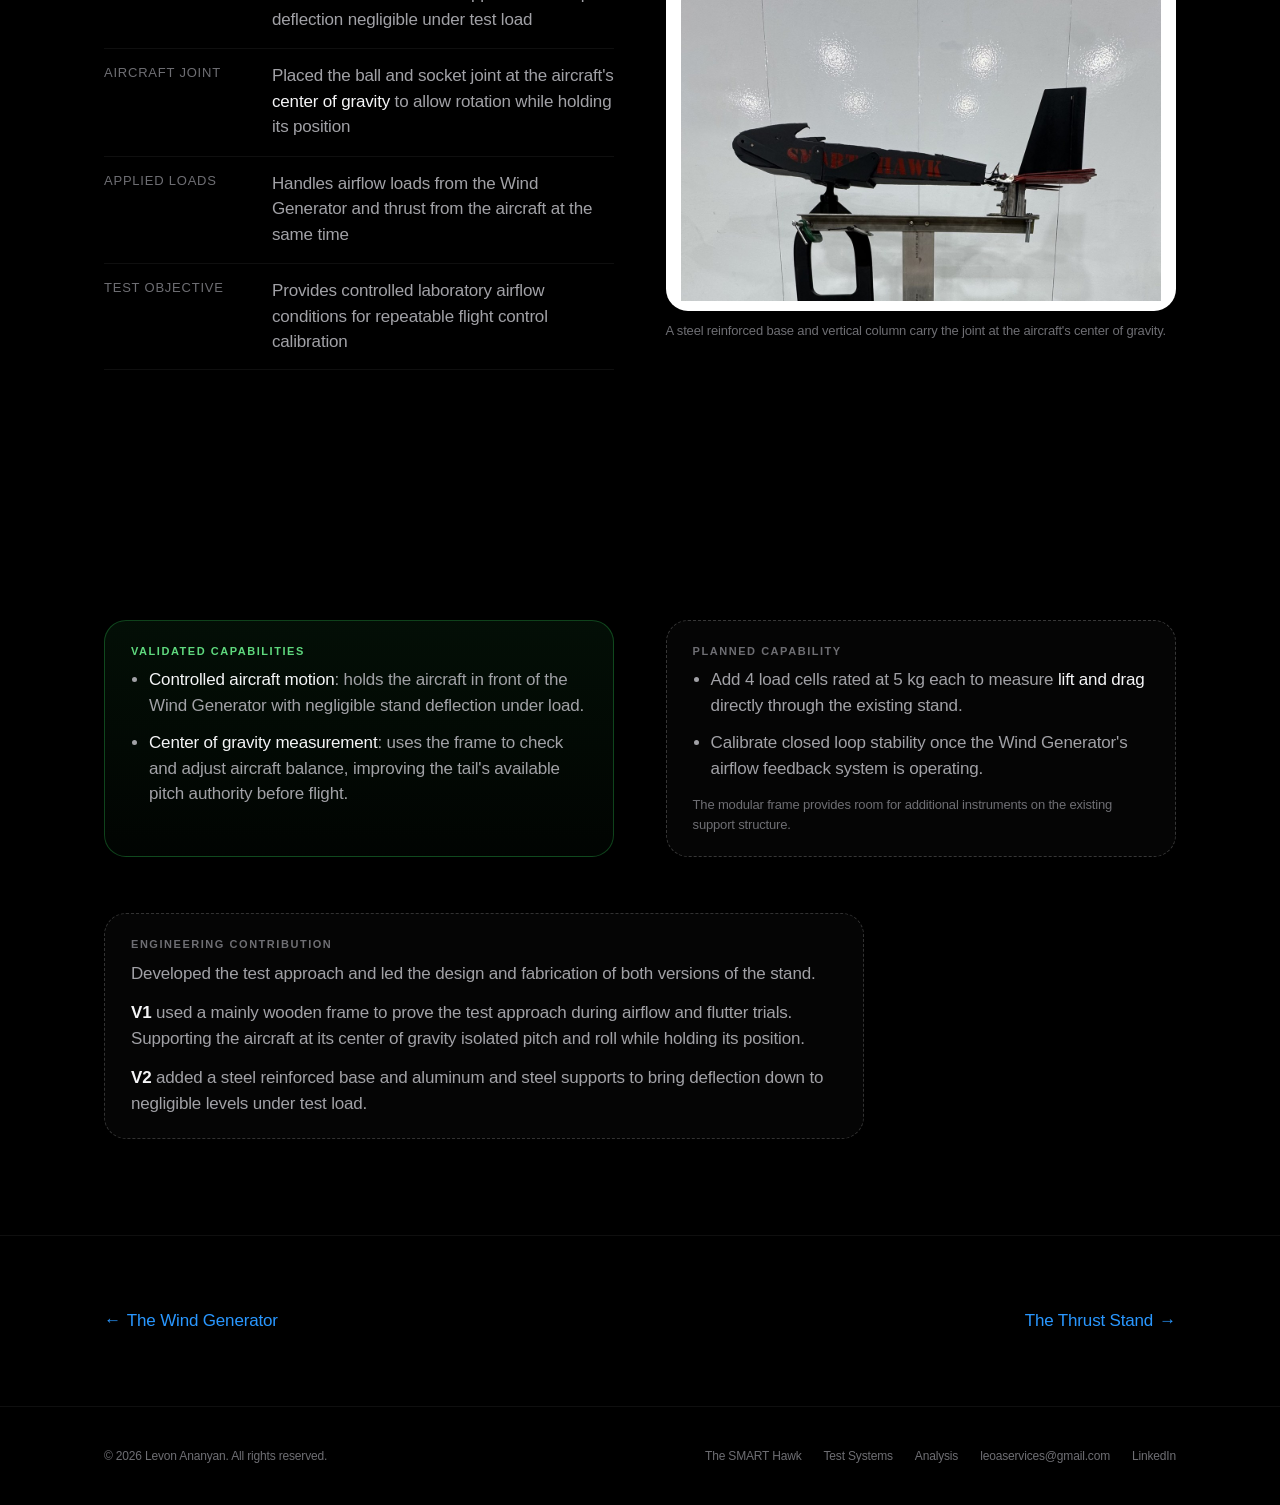
==== commit 71d73cc7: "Update portfolio text and remove homepage bubble" ====
--- a/projects/bird-stand.html
+++ b/projects/bird-stand.html
@@ -38,14 +38,12 @@
     <p class="eyebrow" data-reveal>The SMART Hawk · Structural test system</p>
     <h1 class="display gradient-text" data-reveal style="--d:80ms">The Bird Stand</h1>
     <p class="lead" data-reveal style="--d:160ms;max-width:760px;margin:20px 0 30px">
-      Designed to support The SMART Hawk at its center of gravity, The Bird Stand
-      constrains translation while allowing pitch and roll through a ball and socket joint. The
-      system enables repeatable control testing under laboratory airflow conditions.
+      Built to support The SMART Hawk at its center of gravity, the Bird Stand holds the aircraft in place while a ball and socket joint allows pitch and roll. Paired with controlled laboratory airflow, it provides a repeatable platform for testing flight controls.
     </p>
 
     <div class="lineage-bar" data-reveal style="--d:60ms;margin-bottom:26px;max-width:760px">
       <span class="chip chip--program"><span class="chip__dot"></span>The SMART Hawk program</span>
-      <span>Developed to support <strong>The SMART Hawk</strong> at its center of gravity during control loop development. &nbsp;<a class="link" href="smarthawk.html" style="font-size:14px">View The SMART Hawk <span class="chev">&#8594;</span></a></span>
+      <span>Supports <strong>The SMART Hawk</strong> at its center of gravity while its control loops are developed and tested. &nbsp;<a class="link" href="smarthawk.html" style="font-size:14px">View The SMART Hawk <span class="chev">&#8594;</span></a></span>
     </div>
   </div>
 </section>
@@ -58,7 +56,7 @@
       <img src="../assets/img/bird-stand/hero.jpg" alt="The Bird Stand positioned in front of The Wind Generator" data-parallax="0.08">
     </figure>
     <figcaption class="fig__cap" style="margin-top:14px;max-width:700px">
-      The Bird Stand and The Wind Generator configured as an integrated laboratory test system.
+      The Bird Stand works with the Wind Generator to support controlled aircraft testing in the laboratory.
     </figcaption>
   </div>
 </section>
@@ -83,22 +81,19 @@
     <div class="duo">
       <div data-reveal>
         <p class="eyebrow">Test limitation</p>
-        <h2 class="h2" style="margin-bottom:20px">Replacing vehicle based testing with controlled laboratory evaluation</h2>
+        <h2 class="h2" style="margin-bottom:20px">Bringing Flight Control Testing Into the Laboratory</h2>
         <p class="body" style="margin-bottom:16px">
-          Initial control testing supported The SMART Hawk on a ball and socket fixture above a moving
-          truck bed. The method did not produce sustained stabilization because atmospheric gusts,
-          vehicle induced upwash, and nonuniform local velocity prevented repeatable input conditions.
+          Early control tests mounted The SMART Hawk on a ball and socket fixture above a moving truck bed. Gusts, upwash from the vehicle, and uneven airflow made test conditions inconsistent, and the aircraft did not achieve sustained stabilization.
         </p>
         <p class="body">
-          Converted the field test concept into a rigid indoor platform that constrains translation,
-          preserves pitch and roll freedom, and interfaces with controlled airflow from The Wind Generator.
+          Brought the test approach indoors with a rigid stand that holds the aircraft in place, allows pitch and roll, and works with controlled airflow from the Wind Generator.
         </p>
       </div>
       <figure class="fig" data-reveal="scale" style="--d:120ms">
         <div class="media media--3x4" data-label="The SMART Hawk mounted on The Bird Stand" style="aspect-ratio:3/4">
           <img src="../assets/img/bird-stand/stand-mounted.jpg" alt="The SMART Hawk fuselage and tail mounted on The Bird Stand">
         </div>
-        <figcaption class="fig__cap">Supported at the center of gravity with pitch and roll freedom about the joint.</figcaption>
+        <figcaption class="fig__cap">The joint supports the aircraft at its center of gravity while allowing it to pitch and roll.</figcaption>
       </figure>
     </div>
   </div>
@@ -107,25 +102,24 @@
 <!-- ===================== HOW IT WORKS ===================== -->
 <section class="section" id="design">
   <div class="wrap">
-    <p class="eyebrow" data-reveal>Mechanical architecture</p>
-    <h2 class="h1 gradient-text" data-reveal style="margin-bottom:18px">Rigid load path with controlled rotational freedom</h2>
+    <p class="eyebrow" data-reveal>Mechanical design</p>
+    <h2 class="h1 gradient-text" data-reveal style="margin-bottom:18px">Holding the Aircraft Steady While Allowing Pitch and Roll</h2>
     <p class="lead" data-reveal style="max-width:700px;margin-bottom:clamp(36px,5vw,56px)">
-      Minimized fixture compliance so measured aircraft motion represents aerodynamic and control
-      response rather than deformation of the supporting structure.
+      Built a stiff support structure to keep stand deflection from interfering with measurements of the aircraft's aerodynamic and control response.
     </p>
 
     <div class="duo">
       <div class="dl" data-reveal>
-        <div class="dl__row"><div class="dl__k">Base structure</div><div class="dl__v">Combined a <strong>&frac12; inch steel reinforced base</strong> with aluminum and steel supports to achieve negligible deflection under test load</div></div>
-        <div class="dl__row"><div class="dl__k">Aircraft joint</div><div class="dl__v">Located the ball and socket interface at the aircraft's <strong>center of gravity</strong>, decoupling rotational response from translational motion</div></div>
-        <div class="dl__row"><div class="dl__k">Applied loads</div><div class="dl__v">Accommodates simultaneous aerodynamic loading from The Wind Generator and propulsive loading from the aircraft</div></div>
-        <div class="dl__row"><div class="dl__k">Test objective</div><div class="dl__v">Supports repeatable flight control calibration under reproducible laboratory inflow conditions</div></div>
+        <div class="dl__row"><div class="dl__k">Base structure</div><div class="dl__v">Built around a <strong>&frac12; inch steel reinforced base</strong> and aluminum and steel supports that keep deflection negligible under test load</div></div>
+        <div class="dl__row"><div class="dl__k">Aircraft joint</div><div class="dl__v">Placed the ball and socket joint at the aircraft's <strong>center of gravity</strong> to allow rotation while holding its position</div></div>
+        <div class="dl__row"><div class="dl__k">Applied loads</div><div class="dl__v">Handles airflow loads from the Wind Generator and thrust from the aircraft at the same time</div></div>
+        <div class="dl__row"><div class="dl__k">Test objective</div><div class="dl__v">Provides controlled laboratory airflow conditions for repeatable flight control calibration</div></div>
       </div>
       <figure class="fig" data-reveal="scale" style="--d:120ms">
         <div class="media media--3x2 media--contain media--paper" data-label="The Bird Stand structure">
           <img src="../assets/img/bird-stand/stand-studio.jpg" alt="The Bird Stand with The SMART Hawk mounted">
         </div>
-        <figcaption class="fig__cap">Steel reinforced base, vertical support column, and center of gravity joint interface.</figcaption>
+        <figcaption class="fig__cap">A steel reinforced base and vertical column carry the joint at the aircraft's center of gravity.</figcaption>
       </figure>
     </div>
   </div>
@@ -138,33 +132,30 @@
       <div class="callout callout--proven" data-reveal>
         <div class="callout__k">Validated capabilities</div>
         <ul>
-          <li><strong>Constrained motion testing</strong> &mdash; supports the aircraft in front of The Wind Generator while maintaining negligible fixture deflection under load.</li>
-          <li><strong>Center of gravity measurement</strong> &mdash; uses the same frame to locate and adjust aircraft balance, improving available tail pitch authority before flight.</li>
+          <li><strong>Controlled aircraft motion</strong>: holds the aircraft in front of the Wind Generator with negligible stand deflection under load.</li>
+          <li><strong>Center of gravity measurement</strong>: uses the frame to check and adjust aircraft balance, improving the tail's available pitch authority before flight.</li>
         </ul>
       </div>
       <div class="callout callout--open" data-reveal style="--d:120ms">
         <div class="callout__k">Planned capability</div>
         <ul>
-          <li>Integrate 4 5&nbsp;kg load cells to resolve <strong>lift and drag</strong> directly through the existing structural platform.</li>
-          <li>Conduct closed loop stability calibration after The Wind Generator's airflow feedback system is commissioned.</li>
+          <li>Add 4 load cells rated at 5&nbsp;kg each to measure <strong>lift and drag</strong> directly through the existing stand.</li>
+          <li>Calibrate closed loop stability once the Wind Generator's airflow feedback system is operating.</li>
         </ul>
-        <p class="callout__note">The modular frame accepts additional instruments without requiring a separate support structure.</p>
+        <p class="callout__note">The modular frame provides room for additional instruments on the existing support structure.</p>
       </div>
     </div>
 
     <div class="callout" data-reveal style="margin-top:clamp(36px,5vw,56px);max-width:760px">
       <div class="callout__k">Engineering contribution</div>
       <p class="body" style="margin-bottom:14px">
-        Conceived the test approach and led the design and fabrication of both stand versions.
+        Developed the test approach and led the design and fabrication of both versions of the stand.
       </p>
       <p class="body" style="margin-bottom:14px">
-        <strong style="color:var(--text)">V1</strong> used a primarily wooden structure to establish
-        the test method during airflow and flutter trials. It verified that supporting the aircraft
-        at its center of gravity could isolate pitch and roll response while constraining translation.
+        <strong style="color:var(--text)">V1</strong> used a mainly wooden frame to prove the test approach during airflow and flutter trials. Supporting the aircraft at its center of gravity isolated pitch and roll while holding its position.
       </p>
       <p class="body" style="margin:0">
-        <strong style="color:var(--text)">V2</strong> introduced a steel reinforced base and additional
-        aluminum and steel supports, reducing structural deflection to negligible levels under test load.
+        <strong style="color:var(--text)">V2</strong> added a steel reinforced base and aluminum and steel supports to bring deflection down to negligible levels under test load.
       </p>
     </div>
   </div>
